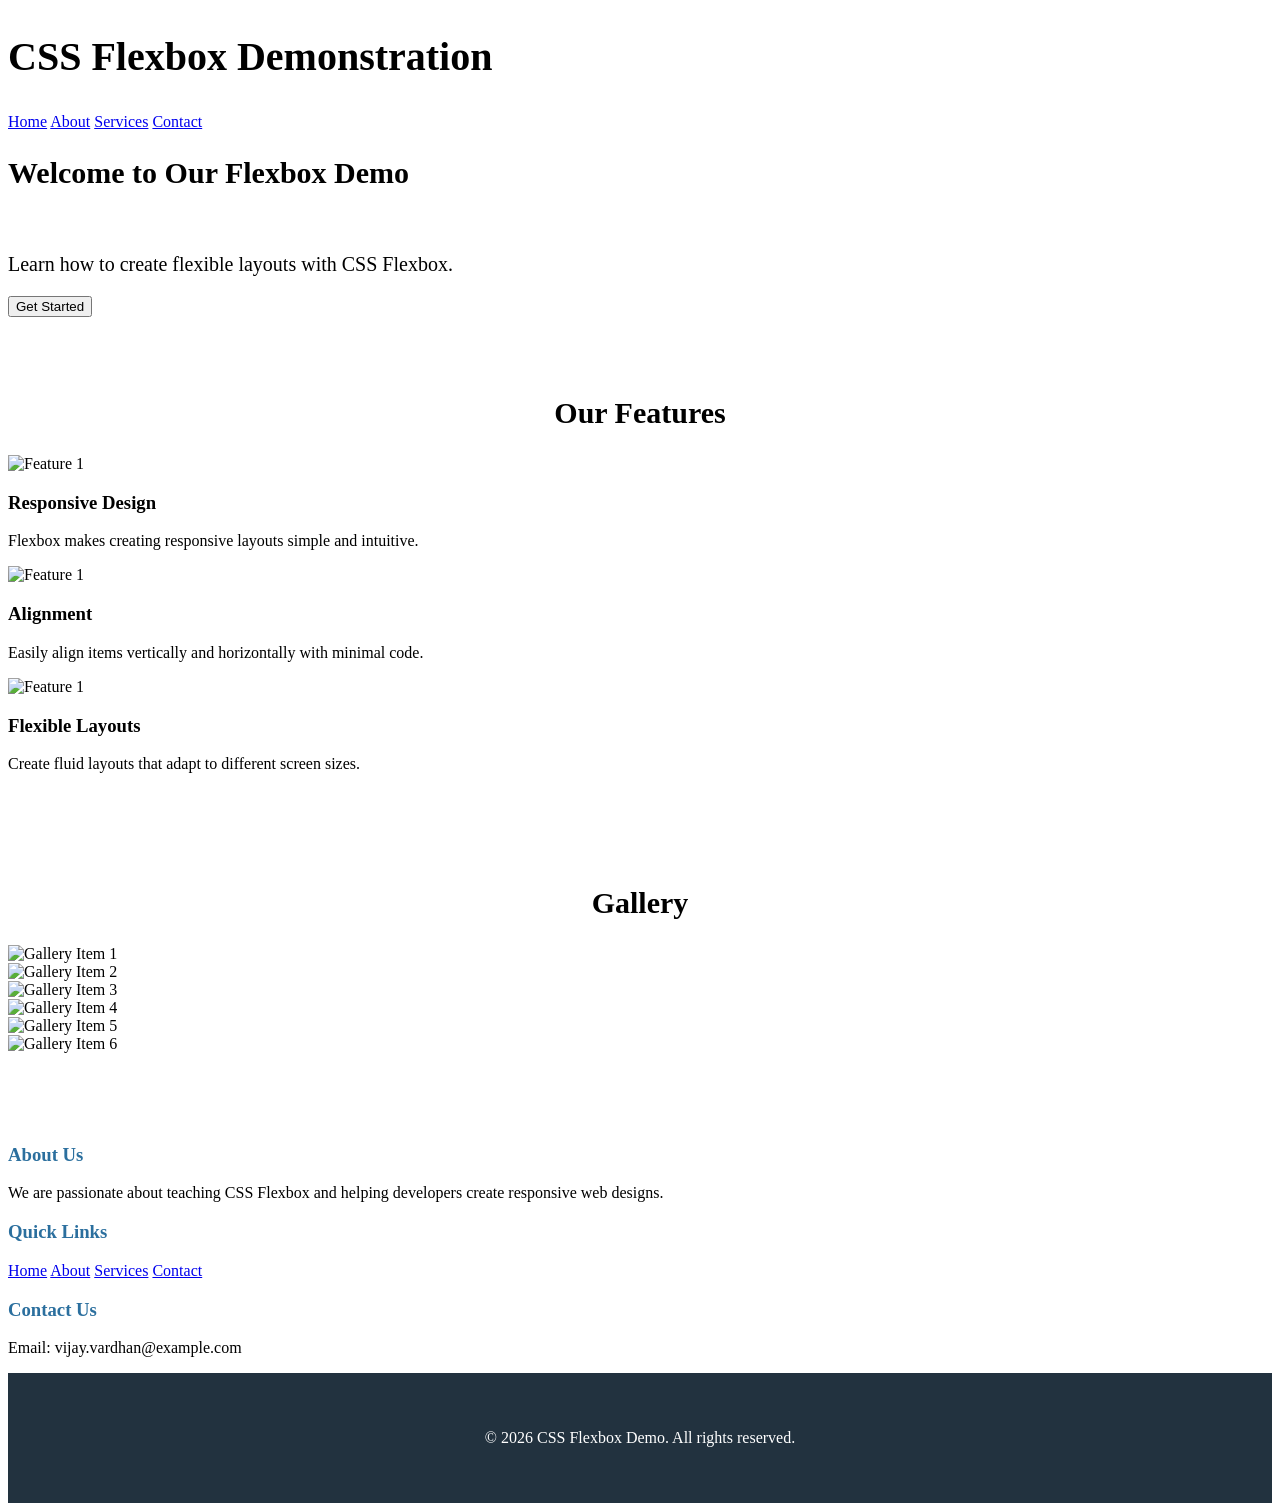
==== index.html @ 694d8de4 "Create index.html for CSS Flexbox demo Initial creation of index.html with structure for a CSS Flexb" ====
<!DOCTYPE html>
<html lang="en">
<head>
    <meta charset="UTF-8">
    <meta name="viewport" content="width=device-width, initial-scale=1.0">
    <title>Document</title>
    <link rel="stylesheet" href="style.css">
</head>
<body>

    <!-- Navigation Bar -->
    <nav class ="nav">
        <h1 style="font-size: 40px;">CSS Flexbox Demonstration</h1>
        <div class="nav-links">
            <a href="#">Home</a>
            <a href="#">About</a>
            <a href="#">Services</a>
            <a href="#">Contact</a>
        </div>
    </nav>


    <!-- Hero Content -->
    <header class="header">
        <h2 style="font-size: 30px;">Welcome to Our Flexbox Demo</h2>
        <br>
        <p style="font-size: 20px;">Learn how to create flexible layouts with CSS Flexbox.</p>
        <button class = "btn">Get Started</button>
    </header>


    <!--Features Section-->
    <br><br><br>
    <h2 style="font-size: 30px; text-align: center;">Our Features</h2>
    <div class="feature-container">
        <div class="feature-item">
            <img src="https://miro.medium.com/v2/resize:fit:2000/1*qF8LfAwUhl57g9T0BVvVdg.jpeg" alt="Feature 1">
            <div class="feature-content">
                <h3>Responsive Design</h3>
                <p>Flexbox makes creating responsive layouts simple and intuitive.</p>
            </div>
        </div>

        <div class="feature-item">
            <img src="https://i.ytimg.com/vi/egp0n1yQ8Xo/maxresdefault.jpg" alt="Feature 1">
            <div class="feature-content">
                <h3>Alignment</h3>
                <p>Easily align items vertically and horizontally with minimal code.</p>
            </div>
        </div>

        <div class="feature-item">
            <img src="https://www.uxdesigninstitute.com/blog/wp-content/uploads/2023/04/242_responsive_grids_illustration_blog-1.png" alt="Feature 1">
            <div class="feature-content">
                <h3>Flexible Layouts</h3>
                <p>Create fluid layouts that adapt to different screen sizes.</p>
                <br>
            </div>
        </div>
    </div>

    <!--Gallery Section-->
    <br><br><br>
    <h2 style="font-size: 30px; text-align: center;">Gallery</h2>
    <div class="gallery-container">
        <div class="gallery-item">
            <img src="https://wallpapercave.com/wp/eB5PrOP.jpg" alt="Gallery Item 1">
        </div>
        <div class="gallery-item">
            <img src="https://images.hdqwalls.com/download/2020-black-spiderman-4k-artwork-ul-1920x1080.jpg" alt="Gallery Item 2">
        </div>
        <div class="gallery-item">
            <img src="https://wallpapercave.com/wp/wp13172618.jpg" alt="Gallery Item 3">
        </div>
        <div class="gallery-item">
            <img src="https://images.wallpapersden.com/image/download/cool-red-hulk-artistic_bmhlaGaUmZqaraWkpJRnamtlrWZpaGo.jpg" alt="Gallery Item 4">
        </div>
        <div class="gallery-item">
            <img src="https://i.pinimg.com/originals/d3/c6/09/d3c609cd1e8744cb674ce51f8a80c273.png" alt="Gallery Item 5">
        </div>
        <div class="gallery-item">
            <img src="https://images.hdqwalls.com/download/superman-in-strange-world-cm-2560x1440.jpg" alt="Gallery Item 6">
        </div>
    </div>

    <!--Footer Section-->
    <br><br><br><br>
    <footer class="footer">
        <div class="footer-content">
            <h3 style="color: rgb(43, 111, 158);">About Us</h3>
            <p>We are passionate about teaching CSS Flexbox and helping developers create responsive web designs.</p>
        </div>

        <div class="footer-content">
            <h3 style="color: rgb(43, 111, 158);">Quick Links</h3>
            <a href="#">Home</a>
            <a href="#">About</a>
            <a href="#">Services</a>
            <a href="#">Contact</a>
        </div>

        <div class="footer-content">
            <h3 style="color: rgb(43, 111, 158);">Contact Us</h3>
            <p>Email: vijay.vardhan@example.com</p>
        </div>  
    </footer>

    <div style="text-align: center; padding: 40px; background-color: rgb(34, 50, 63); color: white;">
        <p style="padding: 10px auto;">&copy; 2026 CSS Flexbox Demo. All rights reserved.</p>
    </div>

</body>
</html>
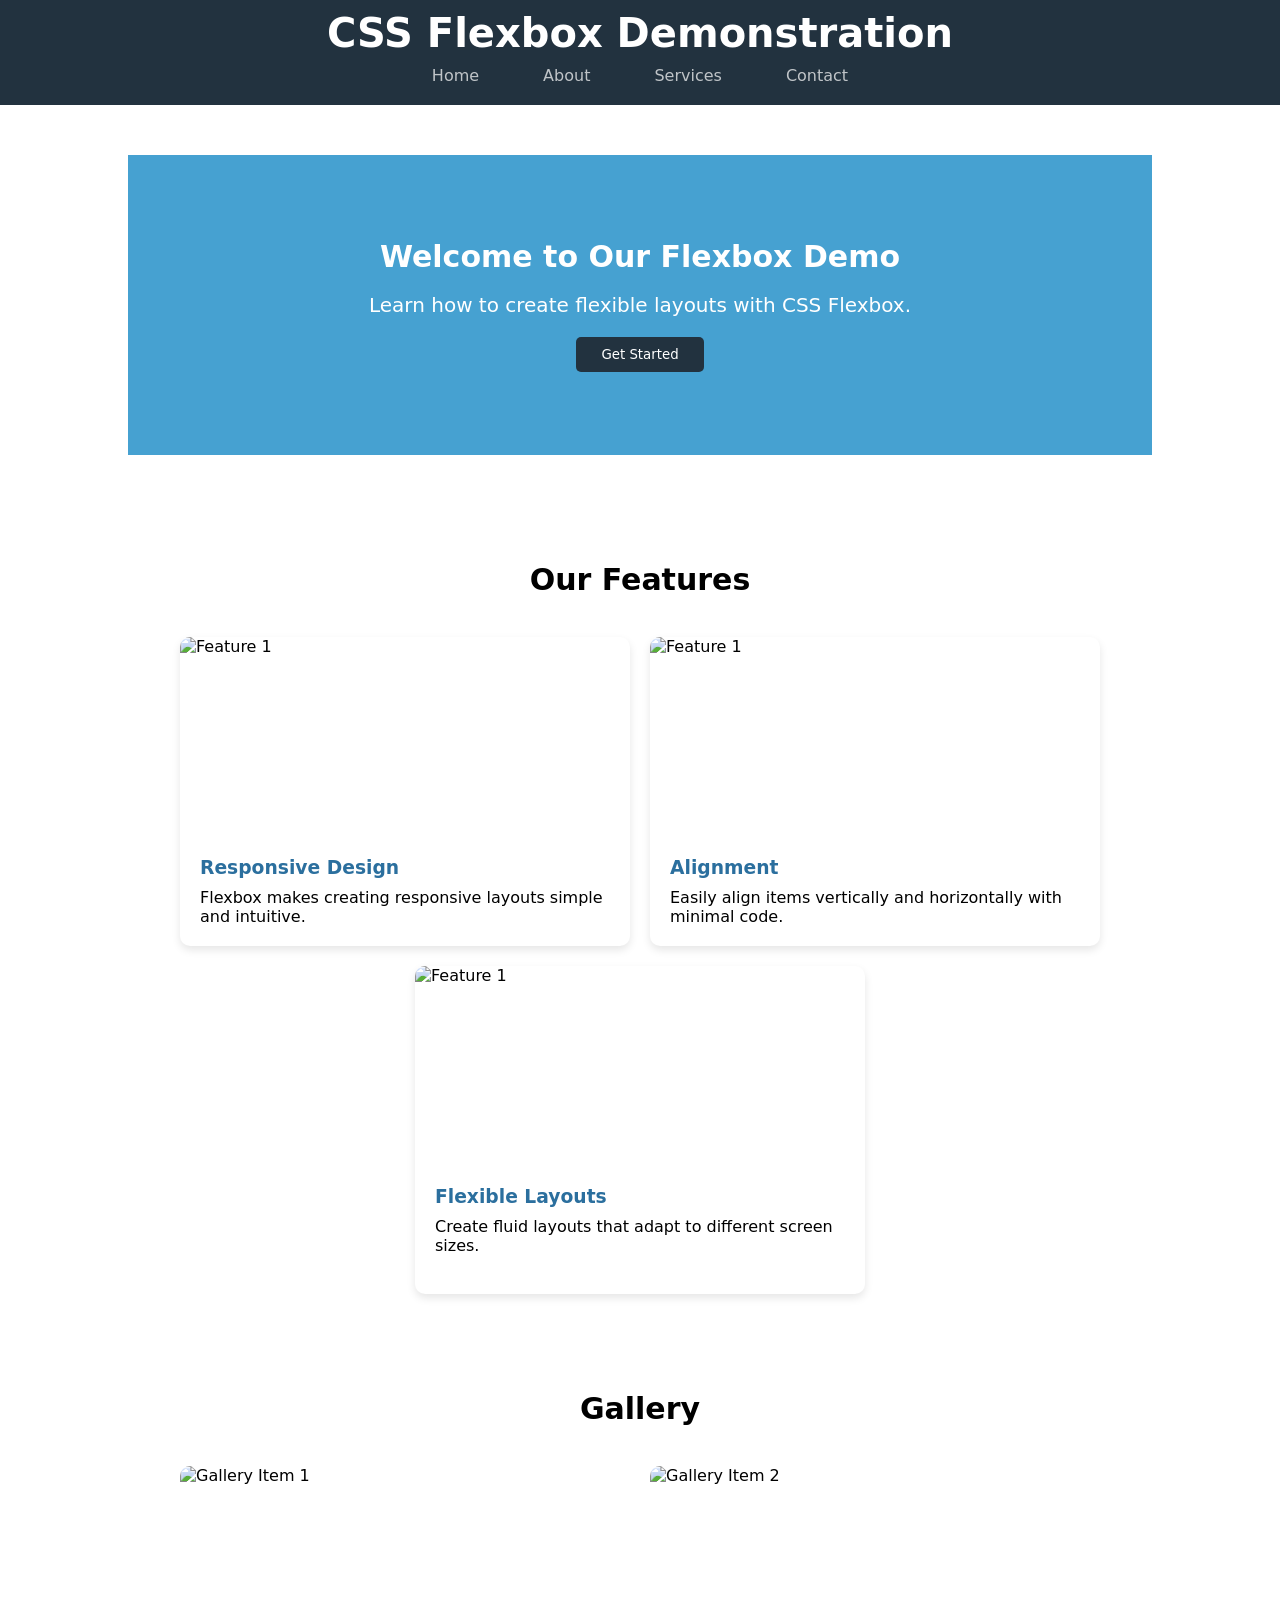
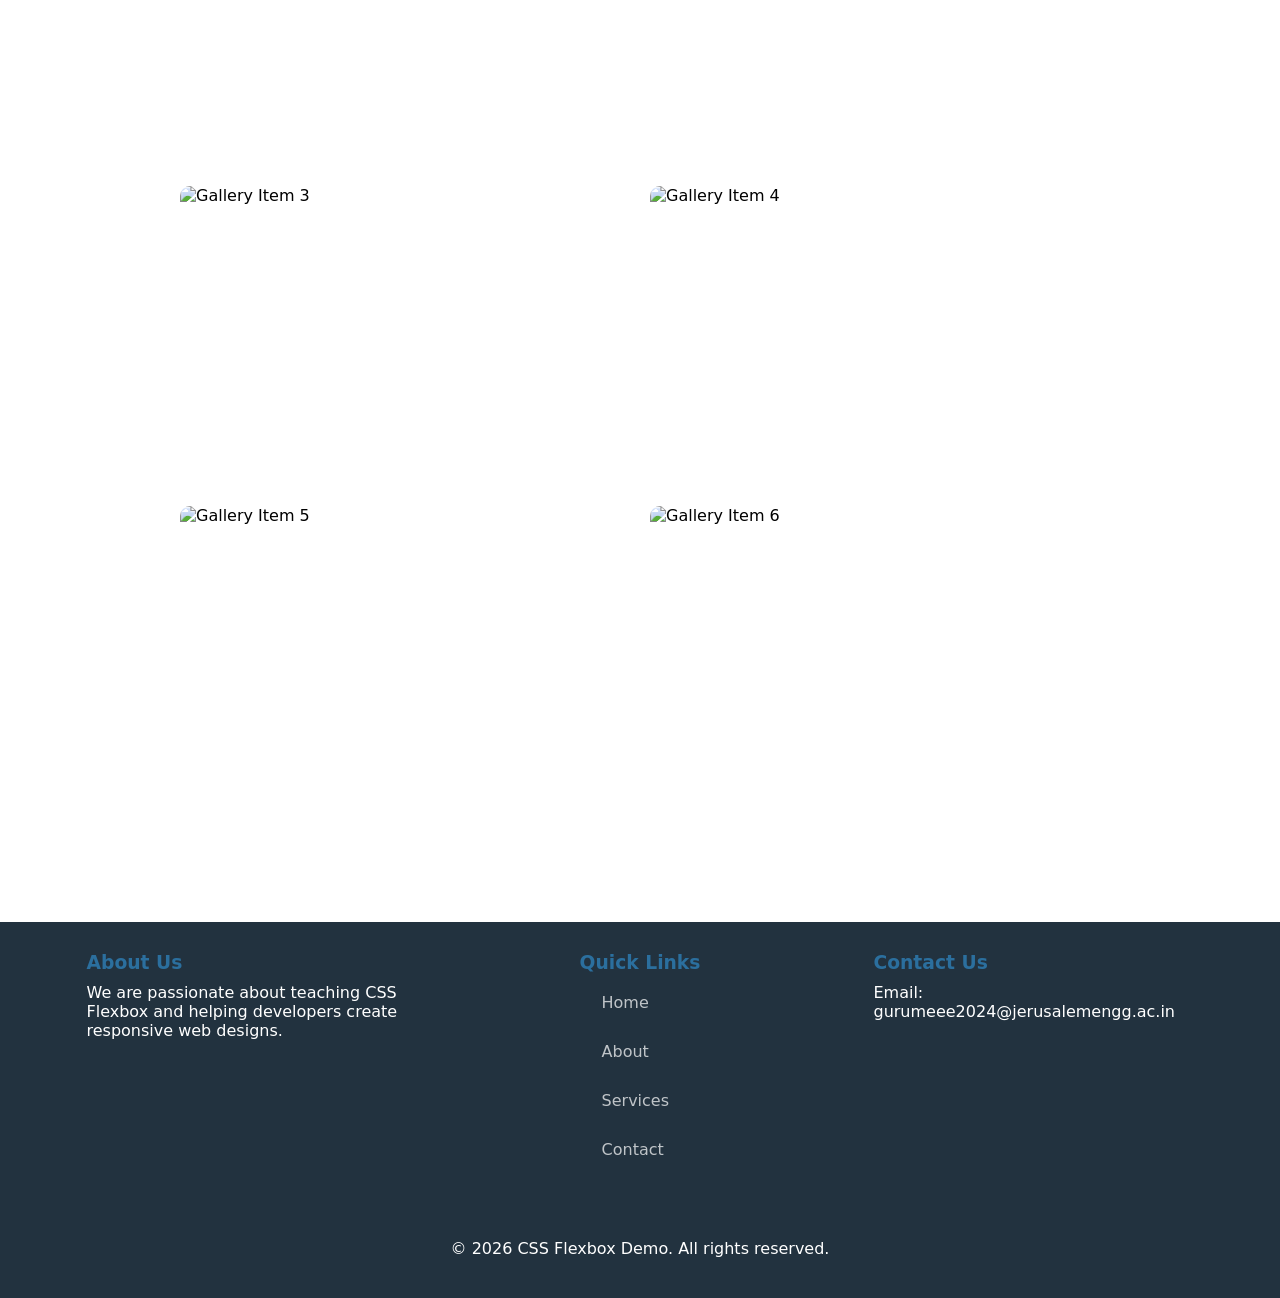
==== commit 72abd151: "Fix HTML encoding issues in index.html" ====
--- a/index.html
+++ b/index.html
@@ -101,7 +101,7 @@
 
         <div class="footer-content">
             <h3 style="color: rgb(43, 111, 158);">Contact Us</h3>
-            <p>Email: vijay.vardhan@example.com</p>
+            <p>Email: gurumeee2024@jerusalemengg.ac.in</p>
         </div>  
     </footer>
 
--- a/style.css
+++ b/style.css
@@ -0,0 +1,198 @@
+*{
+    margin: 0;
+    font-family:system-ui, -apple-system, BlinkMacSystemFont, 'Segoe UI', Roboto, Oxygen, Ubuntu, Cantarell, 'Open Sans', 'Helvetica Neue', sans-serif
+}
+
+.nav{
+    display: flex;
+    justify-content: center;
+    background-color: rgb(34, 50, 63);
+    color: white;
+    flex-direction: column;
+    text-align: center;
+    padding: 10px;
+}
+ 
+
+a{
+    color: rgba(255, 255, 255, 0.712);
+    text-decoration: none;
+    padding: 10px 22px;
+}
+
+.nav-links{
+    display: flex;
+    justify-content: center;
+    gap: 20px;
+}
+
+.nav-links a:hover{
+    color: white;
+}
+
+
+/*Hero Section*/
+
+.header{
+    display: flex;
+    flex-direction: column;
+    background-color: rgb(70, 161, 209);
+    margin: 50px auto;
+    width: 80%;
+    color: white;
+    height: 300px;
+    justify-content: center;
+    align-items: center;
+    text-wrap: wrap;
+}
+
+.btn{
+    background-color: rgb(34, 50, 63);
+    color: white;
+    padding: 10px 25px;
+    border: none;
+    margin-top: 20px;
+    border-radius: 5px;
+    cursor: pointer;
+}
+
+
+/*Features Section*/
+
+.feature-container{
+    display: flex;
+    flex-wrap: wrap;
+    justify-content: center;
+    align-items:center;
+    gap: 20px;
+    margin: 40px auto;
+    width: 80%;
+}
+
+.feature-item{
+    flex: 1 1 500px;
+    max-width: 450px;
+    display: flex;
+    flex-direction: column;
+    background: white;
+    border-radius: 10px;
+    overflow: hidden;
+    box-shadow: 0 4px 8px rgba(0, 0, 0, 0.1);
+}
+
+.feature-item img{
+    width: 100%;
+    height: 200px;
+    object-fit: fill;
+
+}
+
+.feature-content{
+    padding: 20px;
+}
+
+.feature-content h3{
+    color: rgb(43, 111, 158);
+    margin-bottom: 10px;
+}
+
+.feature-item:hover{
+    transform: translateY(-5px);
+    transition: 300ms;;
+    box-shadow: 0 4px 8px rgba(0, 0, 0, 0.2);
+}
+
+
+/*Gallery Section*/
+
+.gallery-container{
+    display: flex; /*grid-row*/
+    flex-wrap: wrap;
+    justify-content: center;
+    gap: 20px;
+    margin: 40px auto;
+    width: 80%;
+}
+
+.gallery-item{
+    flex: 1 1 500px;
+    max-width: 450px;
+    max-height: 300px;
+    display: flex;
+    flex-direction: column;
+    background: white;
+    border-radius: 10px;
+    overflow: hidden;
+}
+
+.gallery-item img{
+    width: 100%;
+    height: 300px;
+    object-fit: cover;
+    display: block;
+}
+
+.gallery-item img:hover{
+    transform: scale(1.05);
+    transition: 300ms;
+}
+
+/*Footer Section*/
+
+.footer{
+    background-color: rgb(34, 50, 63);
+    color: white;
+    text-align: center;
+    padding: 30px 0;
+    display: flex;
+    justify-content: space-around;
+}
+
+.footer-content{
+    max-width: 25%;
+    display: flex;
+    flex-direction: column;
+    text-align: left;
+    gap:10px;
+}
+
+
+@media(max-width: 768px){
+    .nav-links{
+        flex-direction: column;
+    }
+
+    .footer{
+        flex-direction: column;
+        text-align: center;
+
+    }
+
+    .footer-content{
+        max-width: 100%;
+        text-align: left;
+        flex-direction: column;
+        gap: 10px;
+        margin : 20px 10px;
+    }
+}
+
+@media(max-width: 1024px){   
+    .feature-item, .gallery-item{
+        max-width: 60%;
+    }
+}
+
+
+/*
+Desktop -> 1024px and above
+Tablet -> 768px - 1024px;
+Mobile -> 768px and below
+
+
+grid 
+
+
+grid-template-columns: repeat(1, 1fr);
+grid-template-columns: repeat(auto, minmax(250px, 1fr));
+*/
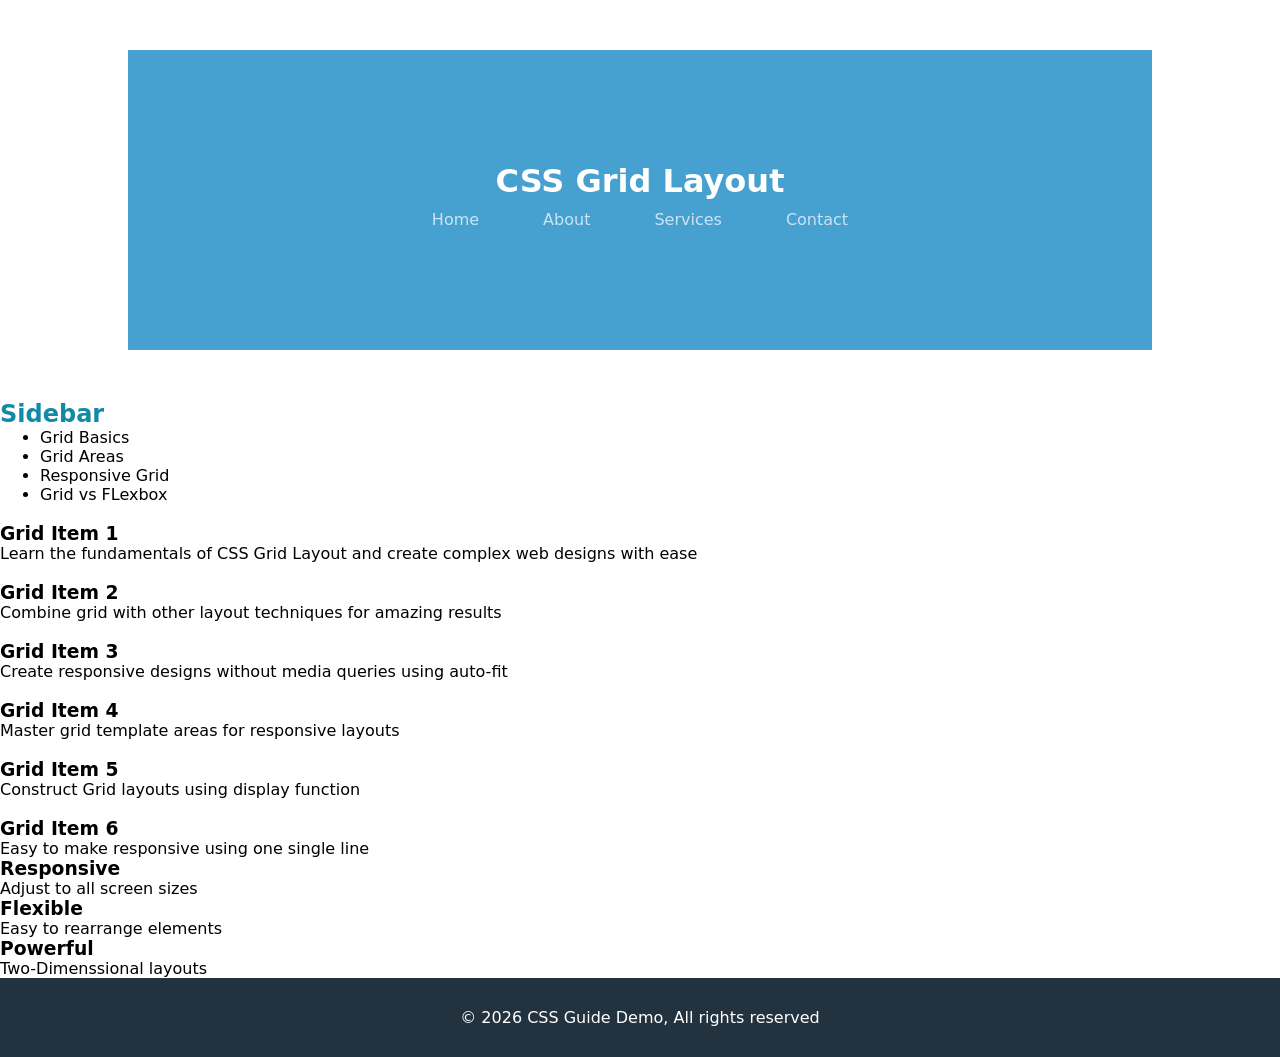
==== commit cd4c82a9: "updated grid layout homepage" ====
--- a/index.html
+++ b/index.html
@@ -3,111 +3,96 @@
 <head>
     <meta charset="UTF-8">
     <meta name="viewport" content="width=device-width, initial-scale=1.0">
+    <link rel="stylesheet" href="style.css">
     <title>Document</title>
-    <link rel="stylesheet" href="style.css">
 </head>
 <body>
+        <header class = "header">
+          <h1>CSS Grid Layout</h1>
+              <nav class = "nav-links">
+                <a href="#">Home</a>
+                <a href="#">About</a>
+                <a href="#">Services</a>
+                <a href="#">Contact</a>
+              </nav>
+        </header>
 
-    <!-- Navigation Bar -->
-    <nav class ="nav">
-        <h1 style="font-size: 40px;">CSS Flexbox Demonstration</h1>
-        <div class="nav-links">
-            <a href="#">Home</a>
-            <a href="#">About</a>
-            <a href="#">Services</a>
-            <a href="#">Contact</a>
+        <div class="layout">
+          <div class="sidebar">
+              <h2 style="color: rgb(17, 138, 168);">Sidebar</h2>
+              <ul>
+                  <li>Grid Basics</li>
+                  <li>Grid Areas</li>
+                  <li>Responsive Grid</li>
+                  <li>Grid vs FLexbox</li>
+              </ul>
+          </div>
+
+          <div class="content">
+              <div class="card">
+                  <img src="https://wallpaperaccess.com/full/1241786.jpg" alt="">
+                  <div>
+                    <h3>Grid Item 1</h3>
+                    <p>Learn the fundamentals of CSS Grid Layout and create complex web designs with ease</p>
+                  </div>
+              </div>
+              <div class="card">
+                  <img src="http://getwallpapers.com/wallpaper/full/4/f/5/369080.jpg" alt="">
+                  <div>
+                    <h3>Grid Item 2</h3>
+                    <p>Combine grid with other layout techniques for amazing results</p>
+                  </div>
+              </div>
+              <div class="card">
+                  <img src="http://getwallpapers.com/wallpaper/full/7/5/0/482924.jpg" alt="">
+                  <div>
+                    <h3>Grid Item 3</h3>
+                    <p>Create responsive designs without media queries using auto-fit</p>
+                  </div>
+              </div>
+              <div class="card">
+                  <img src="https://wallpaperaccess.com/full/472834.jpg" alt="">
+                  <div>
+                    <h3>Grid Item 4</h3>
+                    <p>Master grid template areas for responsive layouts</p>
+                  </div>
+              </div>
+              <div class="card">
+                  <img src="https://www.pixelstalk.net/wp-content/uploads/2016/03/Cute-Animal-Wallpaper-HD-desktop.jpg" alt="">
+                  <div>
+                    <h3>Grid Item 5</h3>
+                    <p>Construct Grid layouts using display function</p>
+                  </div>
+              </div>
+              <div class="card">
+                  <img src="https://wallup.net/wp-content/uploads/2016/01/229576-animals-polar_bears-snow-baby_animals-748x499.jpg" alt="">
+                  <div>
+                    <h3>Grid Item 6</h3>
+                    <p>Easy to make responsive using one single line</p>
+                  </div>
+              </div>
+              
+          </div>
         </div>
-    </nav>
 
-
-    <!-- Hero Content -->
-    <header class="header">
-        <h2 style="font-size: 30px;">Welcome to Our Flexbox Demo</h2>
-        <br>
-        <p style="font-size: 20px;">Learn how to create flexible layouts with CSS Flexbox.</p>
-        <button class = "btn">Get Started</button>
-    </header>
-
-
-    <!--Features Section-->
-    <br><br><br>
-    <h2 style="font-size: 30px; text-align: center;">Our Features</h2>
-    <div class="feature-container">
-        <div class="feature-item">
-            <img src="https://miro.medium.com/v2/resize:fit:2000/1*qF8LfAwUhl57g9T0BVvVdg.jpeg" alt="Feature 1">
-            <div class="feature-content">
-                <h3>Responsive Design</h3>
-                <p>Flexbox makes creating responsive layouts simple and intuitive.</p>
+        <div class="content-2">
+            <div class="card-2">
+                <h3>Responsive</h3>
+                <p>Adjust to all screen sizes</p>
+            </div>
+            <div class="card-2">
+                <h3>Flexible</h3>
+                <p>Easy to rearrange elements</p>
+            </div>
+            <div class="card-2">
+                <h3>Powerful</h3>
+                <p>Two-Dimenssional layouts</p>
             </div>
         </div>
 
-        <div class="feature-item">
-            <img src="https://i.ytimg.com/vi/egp0n1yQ8Xo/maxresdefault.jpg" alt="Feature 1">
-            <div class="feature-content">
-                <h3>Alignment</h3>
-                <p>Easily align items vertically and horizontally with minimal code.</p>
-            </div>
-        </div>
-
-        <div class="feature-item">
-            <img src="https://www.uxdesigninstitute.com/blog/wp-content/uploads/2023/04/242_responsive_grids_illustration_blog-1.png" alt="Feature 1">
-            <div class="feature-content">
-                <h3>Flexible Layouts</h3>
-                <p>Create fluid layouts that adapt to different screen sizes.</p>
-                <br>
-            </div>
-        </div>
-    </div>
-
-    <!--Gallery Section-->
-    <br><br><br>
-    <h2 style="font-size: 30px; text-align: center;">Gallery</h2>
-    <div class="gallery-container">
-        <div class="gallery-item">
-            <img src="https://wallpapercave.com/wp/eB5PrOP.jpg" alt="Gallery Item 1">
-        </div>
-        <div class="gallery-item">
-            <img src="https://images.hdqwalls.com/download/2020-black-spiderman-4k-artwork-ul-1920x1080.jpg" alt="Gallery Item 2">
-        </div>
-        <div class="gallery-item">
-            <img src="https://wallpapercave.com/wp/wp13172618.jpg" alt="Gallery Item 3">
-        </div>
-        <div class="gallery-item">
-            <img src="https://images.wallpapersden.com/image/download/cool-red-hulk-artistic_bmhlaGaUmZqaraWkpJRnamtlrWZpaGo.jpg" alt="Gallery Item 4">
-        </div>
-        <div class="gallery-item">
-            <img src="https://i.pinimg.com/originals/d3/c6/09/d3c609cd1e8744cb674ce51f8a80c273.png" alt="Gallery Item 5">
-        </div>
-        <div class="gallery-item">
-            <img src="https://images.hdqwalls.com/download/superman-in-strange-world-cm-2560x1440.jpg" alt="Gallery Item 6">
-        </div>
-    </div>
-
-    <!--Footer Section-->
-    <br><br><br><br>
-    <footer class="footer">
-        <div class="footer-content">
-            <h3 style="color: rgb(43, 111, 158);">About Us</h3>
-            <p>We are passionate about teaching CSS Flexbox and helping developers create responsive web designs.</p>
-        </div>
-
-        <div class="footer-content">
-            <h3 style="color: rgb(43, 111, 158);">Quick Links</h3>
-            <a href="#">Home</a>
-            <a href="#">About</a>
-            <a href="#">Services</a>
-            <a href="#">Contact</a>
-        </div>
-
-        <div class="footer-content">
-            <h3 style="color: rgb(43, 111, 158);">Contact Us</h3>
-            <p>Email: gurumeee2024@jerusalemengg.ac.in</p>
-        </div>  
-    </footer>
-
-    <div style="text-align: center; padding: 40px; background-color: rgb(34, 50, 63); color: white;">
-        <p style="padding: 10px auto;">&copy; 2026 CSS Flexbox Demo. All rights reserved.</p>
-    </div>
-
+        <footer class = "footer">
+          <p>&copy; 2026 CSS Guide Demo, All rights reserved</p>
+        </footer>
+        
 </body>
 </html>
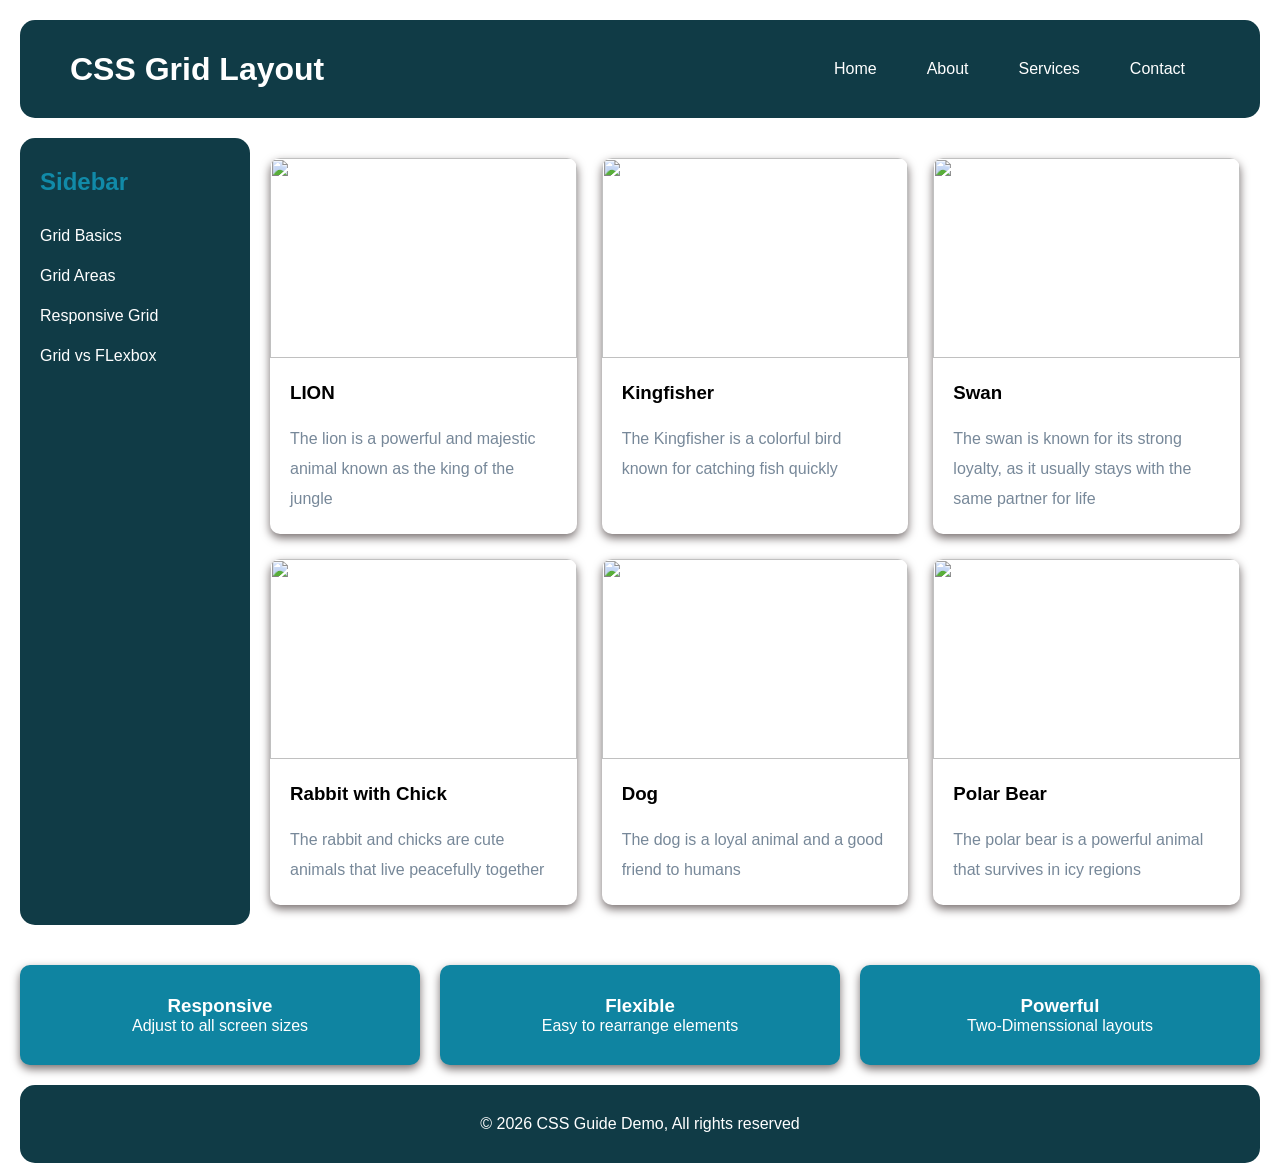
==== commit b2d15d14: "updated animal content Updated content in the HTML file with new animal descriptions and titles." ====
--- a/index.html
+++ b/index.html
@@ -32,43 +32,43 @@
               <div class="card">
                   <img src="https://wallpaperaccess.com/full/1241786.jpg" alt="">
                   <div>
-                    <h3>Grid Item 1</h3>
-                    <p>Learn the fundamentals of CSS Grid Layout and create complex web designs with ease</p>
+                    <h3>LION</h3>
+                    <p>The lion is a powerful and majestic animal known as the king of the jungle</p>
                   </div>
               </div>
               <div class="card">
                   <img src="http://getwallpapers.com/wallpaper/full/4/f/5/369080.jpg" alt="">
                   <div>
-                    <h3>Grid Item 2</h3>
-                    <p>Combine grid with other layout techniques for amazing results</p>
+                    <h3>Kingfisher</h3>
+                    <p>The Kingfisher is a colorful bird known for catching fish quickly</p>
                   </div>
               </div>
               <div class="card">
-                  <img src="http://getwallpapers.com/wallpaper/full/7/5/0/482924.jpg" alt="">
+                  <img src="https://images7.alphacoders.com/677/677606.jpg" alt="">
                   <div>
-                    <h3>Grid Item 3</h3>
-                    <p>Create responsive designs without media queries using auto-fit</p>
+                    <h3>Swan</h3>
+                    <p>The swan is known for its strong loyalty, as it usually stays with the same partner for life</p>
                   </div>
               </div>
               <div class="card">
                   <img src="https://wallpaperaccess.com/full/472834.jpg" alt="">
                   <div>
-                    <h3>Grid Item 4</h3>
-                    <p>Master grid template areas for responsive layouts</p>
+                    <h3>Rabbit with Chick</h3>
+                    <p>The rabbit and chicks are cute animals that live peacefully together</p>
                   </div>
               </div>
               <div class="card">
                   <img src="https://www.pixelstalk.net/wp-content/uploads/2016/03/Cute-Animal-Wallpaper-HD-desktop.jpg" alt="">
                   <div>
-                    <h3>Grid Item 5</h3>
-                    <p>Construct Grid layouts using display function</p>
+                    <h3>Dog</h3>
+                    <p>The dog is a loyal animal and a good friend to humans</p>
                   </div>
               </div>
               <div class="card">
                   <img src="https://wallup.net/wp-content/uploads/2016/01/229576-animals-polar_bears-snow-baby_animals-748x499.jpg" alt="">
                   <div>
-                    <h3>Grid Item 6</h3>
-                    <p>Easy to make responsive using one single line</p>
+                    <h3>Polar Bear</h3>
+                    <p>The polar bear is a powerful animal that survives in icy regions</p>
                   </div>
               </div>
               
--- a/style.css
+++ b/style.css
@@ -1,198 +1,176 @@
 *{
-    margin: 0;
-    font-family:system-ui, -apple-system, BlinkMacSystemFont, 'Segoe UI', Roboto, Oxygen, Ubuntu, Cantarell, 'Open Sans', 'Helvetica Neue', sans-serif
+    font-family: Arial, Helvetica, sans-serif;
+    margin: 0px;
+    box-sizing: border-box;
 }
 
-.nav{
+.header{
     display: flex;
-    justify-content: center;
-    background-color: rgb(34, 50, 63);
+    justify-content: space-between;
+    background-color: #103B46;
     color: white;
-    flex-direction: column;
-    text-align: center;
-    padding: 10px;
-}
- 
-
-a{
-    color: rgba(255, 255, 255, 0.712);
-    text-decoration: none;
-    padding: 10px 22px;
+    align-items: center;
+    padding: 30px 50px;
+    margin: 20px;
+    border-radius: 15px;
 }
 
 .nav-links{
     display: flex;
-    justify-content: center;
-    gap: 20px;
+    flex-direction: row;
+    text-decoration: none;
+    color: white;
+}
+
+a{
+    text-decoration: none;
+    color: white;
+    padding: 10px;
+    margin: 0 15px;
+}
+
+header h1:hover{
+    cursor: none;
 }
 
 .nav-links a:hover{
-    color: white;
-}
-
-
-/*Hero Section*/
-
-.header{
-    display: flex;
-    flex-direction: column;
-    background-color: rgb(70, 161, 209);
-    margin: 50px auto;
-    width: 80%;
-    color: white;
-    height: 300px;
-    justify-content: center;
-    align-items: center;
-    text-wrap: wrap;
-}
-
-.btn{
-    background-color: rgb(34, 50, 63);
-    color: white;
-    padding: 10px 25px;
-    border: none;
-    margin-top: 20px;
+    background-color: rgb(15, 132, 161);
     border-radius: 5px;
-    cursor: pointer;
-}
-
-
-/*Features Section*/
-
-.feature-container{
-    display: flex;
-    flex-wrap: wrap;
-    justify-content: center;
-    align-items:center;
-    gap: 20px;
-    margin: 40px auto;
-    width: 80%;
-}
-
-.feature-item{
-    flex: 1 1 500px;
-    max-width: 450px;
-    display: flex;
-    flex-direction: column;
-    background: white;
-    border-radius: 10px;
-    overflow: hidden;
-    box-shadow: 0 4px 8px rgba(0, 0, 0, 0.1);
-}
-
-.feature-item img{
-    width: 100%;
-    height: 200px;
-    object-fit: fill;
-
-}
-
-.feature-content{
-    padding: 20px;
-}
-
-.feature-content h3{
-    color: rgb(43, 111, 158);
-    margin-bottom: 10px;
-}
-
-.feature-item:hover{
-    transform: translateY(-5px);
-    transition: 300ms;;
-    box-shadow: 0 4px 8px rgba(0, 0, 0, 0.2);
-}
-
-
-/*Gallery Section*/
-
-.gallery-container{
-    display: flex; /*grid-row*/
-    flex-wrap: wrap;
-    justify-content: center;
-    gap: 20px;
-    margin: 40px auto;
-    width: 80%;
-}
-
-.gallery-item{
-    flex: 1 1 500px;
-    max-width: 450px;
-    max-height: 300px;
-    display: flex;
-    flex-direction: column;
-    background: white;
-    border-radius: 10px;
-    overflow: hidden;
-}
-
-.gallery-item img{
-    width: 100%;
-    height: 300px;
-    object-fit: cover;
-    display: block;
-}
-
-.gallery-item img:hover{
-    transform: scale(1.05);
     transition: 300ms;
 }
 
-/*Footer Section*/
-
-.footer{
-    background-color: rgb(34, 50, 63);
-    color: white;
-    text-align: center;
-    padding: 30px 0;
-    display: flex;
-    justify-content: space-around;
-}
-
-.footer-content{
-    max-width: 25%;
-    display: flex;
-    flex-direction: column;
-    text-align: left;
-    gap:10px;
-}
-
-
-@media(max-width: 768px){
-    .nav-links{
+@media(max-width: 900px){
+    .header{
         flex-direction: column;
     }
-
-    .footer{
+    .nav-links{
+        margin-top: 20px;
         flex-direction: column;
+        width: 100%;
+    }
+    .nav-links a{
+        display: block;
+        width: 100%;
         text-align: center;
-
+        padding: 10px 0;
     }
-
-    .footer-content{
-        max-width: 100%;
-        text-align: left;
-        flex-direction: column;
-        gap: 10px;
-        margin : 20px 10px;
-    }
-}
-
-@media(max-width: 1024px){   
-    .feature-item, .gallery-item{
-        max-width: 60%;
+    .nav-links a:hover{
+        background-color: rgb(15, 132, 161);
+        border-radius: 10px;
     }
 }
 
 
-/*
-Desktop -> 1024px and above
-Tablet -> 768px - 1024px;
-Mobile -> 768px and below
+.layout{
+    display: grid;
+    grid-template-columns: 230px 1fr;
+    min-height: calc(100vh - 200px);
+    border-radius: 5px;
+    margin: 20px;
+    border-radius: 15px;
+}
 
 
-grid 
+.sidebar{
+    background-color: #103B46;
+    border-radius: 15px;
+    padding: 30px 20px;
+    
+}
+.sidebar ul{
+    list-style: none;
+    color: white;
+    margin-top: 20px;
+    line-height: 40px;
+    margin-left: -40px;
+}
+
+.sidebar ul li:hover{
+    cursor: pointer;
+    color: rgb(15, 132, 161);
+    border-radius: 5px;
+    transition: 300ms;
+}
+.sidebar h2:hover{
+    cursor: none;
+}
 
 
-grid-template-columns: repeat(1, 1fr);
-grid-template-columns: repeat(auto, minmax(250px, 1fr));
-*/
+.content{
+    padding: 20px;
+    display: grid;
+    grid-template-columns: repeat(auto-fit, minmax(300px, 1fr));
+    gap: 25px;
+    border-radius: 10px;
+}
+
+.card{
+    background-color: white;
+    border-radius: 10px;
+    overflow: hidden;
+    box-shadow: 0 4px 10px rgb(119, 111, 111);
+}
+.card img{
+    width: 100%;
+    height: 200px;
+}
+
+.card h3{
+    padding:20px;
+}
+.card p {
+    padding: 0 20px 20px;
+    line-height: 30px;
+    color: lightslategray;
+}
+
+.card:hover{
+    transform: translateY(-10px);
+    transition: 300ms;
+}
+
+@media(max-width: 900px){
+    .layout{
+        grid-template-columns: 1fr;
+    }
+}
+
+
+.content-2{
+    display: grid;
+    grid-template-columns: repeat(auto-fit, minmax(300px, 1fr));
+    gap: 20px;
+    padding: 20px;
+}
+
+.card-2{
+    background-color: rgb(15, 132, 161);
+    border-radius: 10px;
+    padding: 30px;
+    overflow: hidden;
+    box-shadow: 0 4px 10px rgb(119, 111, 111);
+    color: #ffffff;
+    display: grid;
+    place-content: center;
+    gap: auto;
+}
+
+.card-2 h3{
+    margin: auto;
+}
+
+.footer{
+    display: flex;
+    background-color: #103B46;
+    color: white;
+    justify-content: center;
+    padding: 30px 50px;
+    border-radius: 15px;
+    margin: 0 20px;
+}
+
+@media(max-width: 900px){
+    .card-2{
+        height: 200px;
+    }
+}
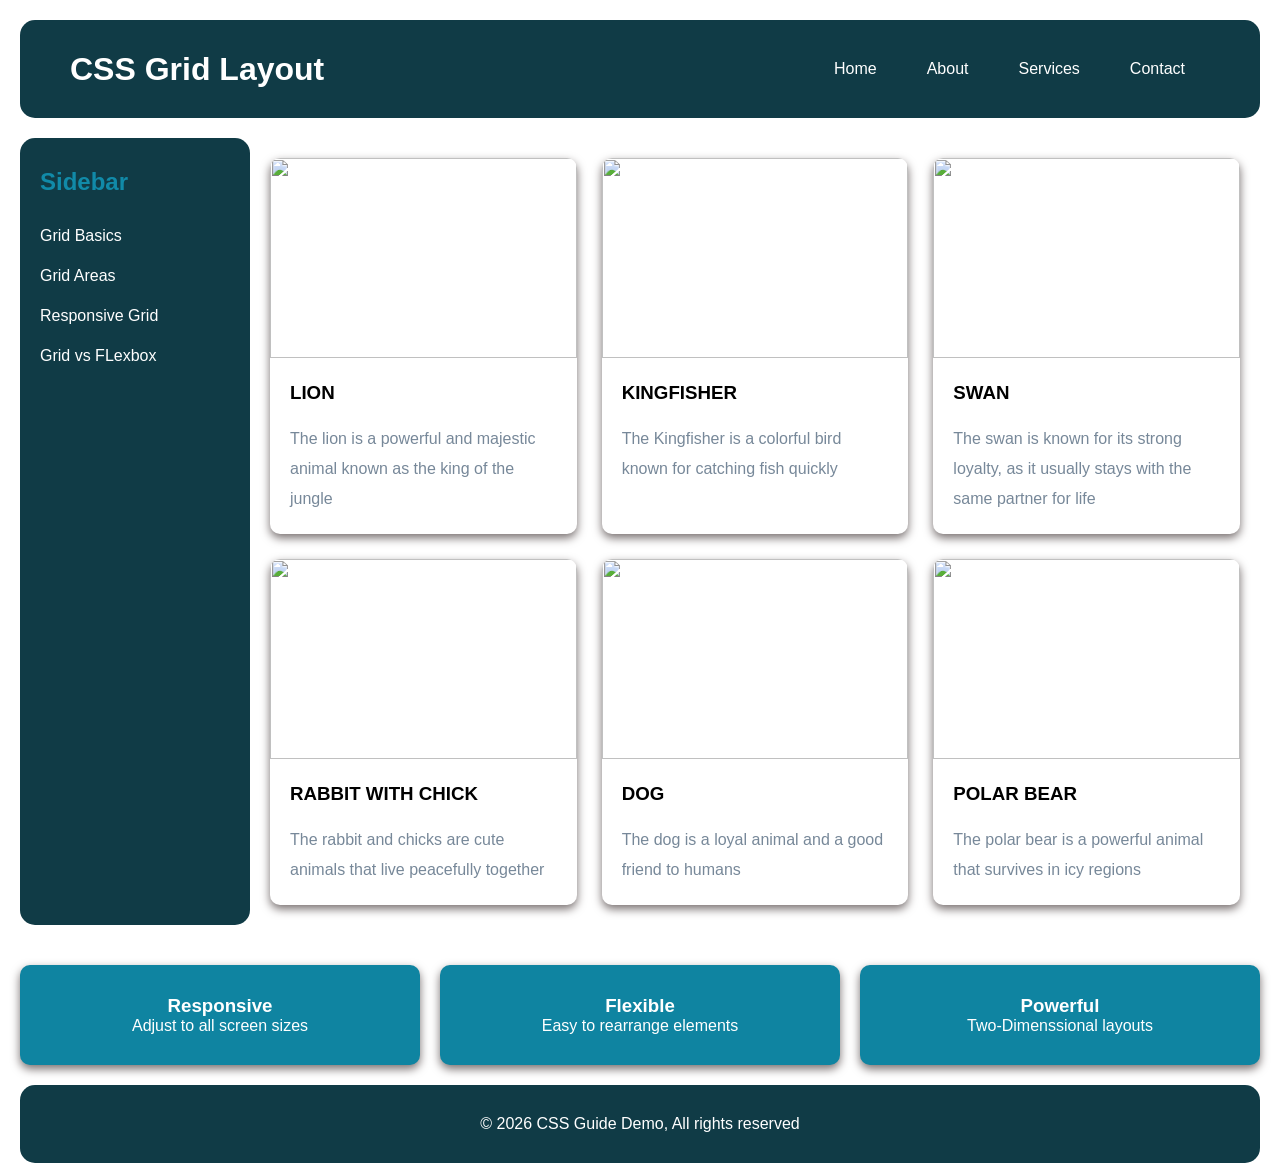
==== commit 5f9ce14d: "updated animal content" ====
--- a/index.html
+++ b/index.html
@@ -39,35 +39,35 @@
               <div class="card">
                   <img src="http://getwallpapers.com/wallpaper/full/4/f/5/369080.jpg" alt="">
                   <div>
-                    <h3>Kingfisher</h3>
+                    <h3>KINGFISHER</h3>
                     <p>The Kingfisher is a colorful bird known for catching fish quickly</p>
                   </div>
               </div>
               <div class="card">
                   <img src="https://images7.alphacoders.com/677/677606.jpg" alt="">
                   <div>
-                    <h3>Swan</h3>
+                    <h3>SWAN</h3>
                     <p>The swan is known for its strong loyalty, as it usually stays with the same partner for life</p>
                   </div>
               </div>
               <div class="card">
                   <img src="https://wallpaperaccess.com/full/472834.jpg" alt="">
                   <div>
-                    <h3>Rabbit with Chick</h3>
+                    <h3>RABBIT WITH CHICK</h3>
                     <p>The rabbit and chicks are cute animals that live peacefully together</p>
                   </div>
               </div>
               <div class="card">
                   <img src="https://www.pixelstalk.net/wp-content/uploads/2016/03/Cute-Animal-Wallpaper-HD-desktop.jpg" alt="">
                   <div>
-                    <h3>Dog</h3>
+                    <h3>DOG</h3>
                     <p>The dog is a loyal animal and a good friend to humans</p>
                   </div>
               </div>
               <div class="card">
                   <img src="https://wallup.net/wp-content/uploads/2016/01/229576-animals-polar_bears-snow-baby_animals-748x499.jpg" alt="">
                   <div>
-                    <h3>Polar Bear</h3>
+                    <h3>POLAR BEAR</h3>
                     <p>The polar bear is a powerful animal that survives in icy regions</p>
                   </div>
               </div>
